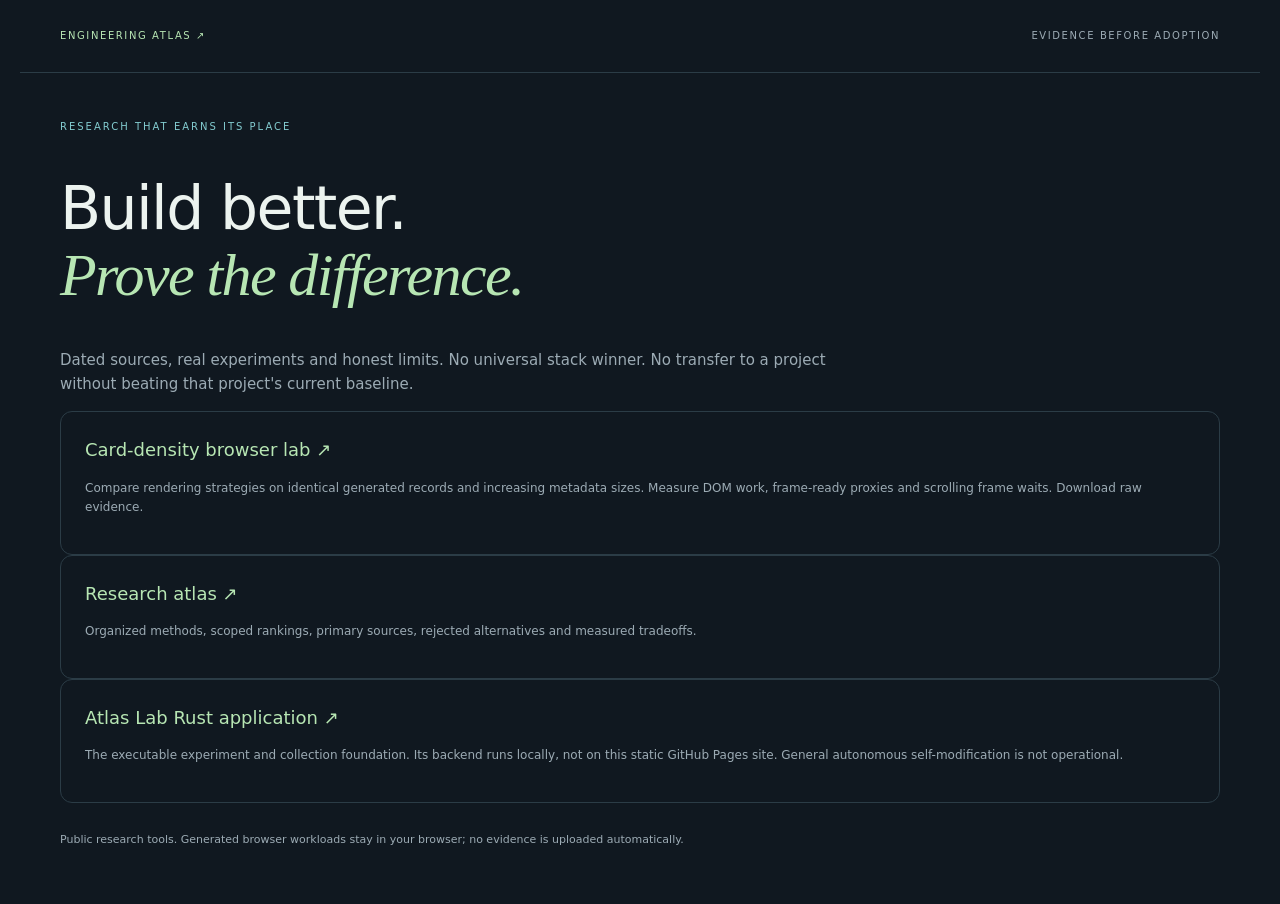
==== docs/index.html @ 268563bd "Add recoverable Rust jobs, local UI, card-density harness and durable storage evidence" ====
<!doctype html><html lang="en"><head><meta charset="utf-8"><meta name="viewport" content="width=device-width,initial-scale=1"><title>Engineering Atlas · Experiment laboratory</title><link rel="stylesheet" href="card-lab/lab.css"></head><body><header><a href="https://github.com/Herbertofury/Engineering-Atlas">ENGINEERING ATLAS ↗</a><span>EVIDENCE BEFORE ADOPTION</span></header><main><p class="eyebrow">RESEARCH THAT EARNS ITS PLACE</p><h1>Build better.<br><em>Prove the difference.</em></h1><p class="lead">Dated sources, real experiments and honest limits. No universal stack winner. No transfer to a project without beating that project's current baseline.</p><section class="results"><h2><a href="card-lab/">Card-density browser lab ↗</a></h2><p>Compare rendering strategies on identical generated records and increasing metadata sizes. Measure DOM work, frame-ready proxies and scrolling frame waits. Download raw evidence.</p></section><section class="results"><h2><a href="https://github.com/Herbertofury/Engineering-Atlas/wiki">Research atlas ↗</a></h2><p>Organized methods, scoped rankings, primary sources, rejected alternatives and measured tradeoffs.</p></section><section class="results"><h2><a href="https://github.com/Herbertofury/Engineering-Atlas/tree/main/apps/atlas-lab">Atlas Lab Rust application ↗</a></h2><p>The executable experiment and collection foundation. Its backend runs locally, not on this static GitHub Pages site. General autonomous self-modification is not operational.</p></section><footer>Public research tools. Generated browser workloads stay in your browser; no evidence is uploaded automatically.</footer></main></body></html>
---- docs/card-lab/lab.css ----
:root{color-scheme:dark;--bg:#101820;--line:#2b3c46;--text:#ecf3ef;--muted:#9cabb4;--green:#b7e6b3}*{box-sizing:border-box}body{margin:0;background:var(--bg);color:var(--text);font:14px/1.6 system-ui,sans-serif}header,main{max-width:1240px;margin:auto;padding:28px 40px}header{display:flex;justify-content:space-between;border-bottom:1px solid var(--line);font-size:10px;letter-spacing:1.6px;color:var(--muted)}a{color:var(--green);text-decoration:none}.eyebrow{color:#83ccd0;letter-spacing:2px;font-size:10px;margin-top:18px}h1{font-size:clamp(34px,4.8vw,60px);line-height:1.1;letter-spacing:-1.6px;font-weight:400}h1 em{font-family:Georgia,serif;color:var(--green)}.lead{max-width:770px;color:var(--muted);font-size:15px}.controls{display:flex;flex-wrap:wrap;gap:16px;align-items:end;margin-top:34px;padding:22px;border:1px solid var(--line);border-radius:12px;background:#18252e}label{display:grid;gap:7px;font-size:11px;color:var(--muted)}button,input,select{font:inherit;border-radius:6px;padding:10px 13px;border:1px solid #465b66;color:var(--text);background:#101b24}button{cursor:pointer;font-size:12px}button:disabled{opacity:.45;cursor:not-allowed}button:focus-visible,input:focus-visible,select:focus-visible{outline:2px solid var(--green);outline-offset:4px}#run{background:var(--green);color:#142519;border:0;font-weight:650}#status{color:var(--green);font-size:12px;margin:20px 0}.results{padding:24px;border:1px solid var(--line);border-radius:12px}h2{font-weight:500;font-size:18px;margin:0 0 14px}.results p,details{color:var(--muted);font-size:12px}details{margin-top:18px}pre{white-space:pre-wrap;overflow-wrap:anywhere;font-size:11px;max-height:300px;overflow:auto}#output:empty{display:none}.stage-header{display:flex;align-items:end;gap:15px;justify-content:space-between;margin:34px 0 15px}.stage-header h2{margin-right:auto}#viewport{height:600px;overflow:auto;overscroll-behavior:contain;border:1px solid var(--line);border-radius:12px;padding:16px;background:#0d151c}#cards{display:grid;grid-template-columns:repeat(3,minmax(0,1fr));gap:14px}.card{height:244px;border:1px solid #2c424e;border-radius:10px;background:linear-gradient(135deg,#1c3039,#14232c);padding:20px;overflow:hidden}.card .art{height:60px;border-radius:5px;background:linear-gradient(110deg,#345650,#213e54);margin-bottom:16px}.card h3{font-size:15px;margin:0 0 10px}.card .id{font-size:10px;color:var(--green);letter-spacing:1px}.card p{font-size:12px;color:var(--muted);margin:8px 0}.card .metadata{max-height:42px;overflow:auto;white-space:pre-wrap;overflow-wrap:anywhere;font:10px monospace;color:#a6b9bf;scrollbar-width:thin}.contained .card{content-visibility:auto;contain-intrinsic-size:auto 244px}dialog{color:var(--text);background:#172630;border:1px solid #64857f;border-radius:12px;width:min(700px,90vw);padding:28px}dialog::backdrop{background:#0009}footer{color:var(--muted);font-size:11px;margin:28px 0}@media(max-width:800px){header,main{padding:22px}header span{display:none}#cards{grid-template-columns:repeat(2,minmax(0,1fr))}.controls{gap:10px}.stage-header{flex-wrap:wrap}.stage-header h2{width:100%}}@media(max-width:480px){#cards{grid-template-columns:1fr}h1{font-size:36px}.controls label{flex:1}#viewport{height:540px}.stage-header label{flex:1}}
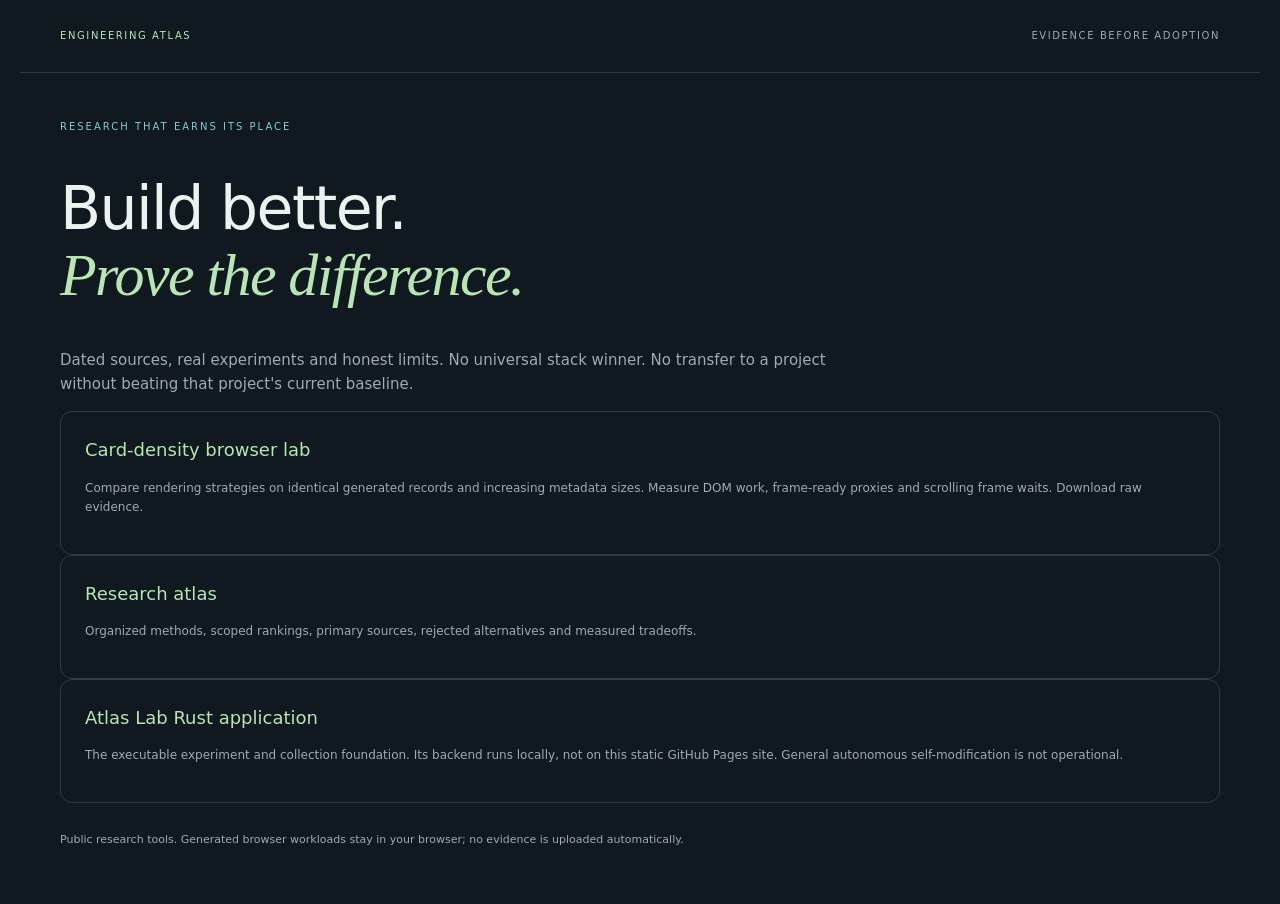
==== commit 218dc8e9: "Reject offscreen card measurements and preserve excluded evidence; retain unchanged UI cards" ====
--- a/docs/index.html
+++ b/docs/index.html
@@ -1 +1 @@
-<!doctype html><html lang="en"><head><meta charset="utf-8"><meta name="viewport" content="width=device-width,initial-scale=1"><title>Engineering Atlas · Experiment laboratory</title><link rel="stylesheet" href="card-lab/lab.css"></head><body><header><a href="https://github.com/Herbertofury/Engineering-Atlas">ENGINEERING ATLAS ↗</a><span>EVIDENCE BEFORE ADOPTION</span></header><main><p class="eyebrow">RESEARCH THAT EARNS ITS PLACE</p><h1>Build better.<br><em>Prove the difference.</em></h1><p class="lead">Dated sources, real experiments and honest limits. No universal stack winner. No transfer to a project without beating that project's current baseline.</p><section class="results"><h2><a href="card-lab/">Card-density browser lab ↗</a></h2><p>Compare rendering strategies on identical generated records and increasing metadata sizes. Measure DOM work, frame-ready proxies and scrolling frame waits. Download raw evidence.</p></section><section class="results"><h2><a href="https://github.com/Herbertofury/Engineering-Atlas/wiki">Research atlas ↗</a></h2><p>Organized methods, scoped rankings, primary sources, rejected alternatives and measured tradeoffs.</p></section><section class="results"><h2><a href="https://github.com/Herbertofury/Engineering-Atlas/tree/main/apps/atlas-lab">Atlas Lab Rust application ↗</a></h2><p>The executable experiment and collection foundation. Its backend runs locally, not on this static GitHub Pages site. General autonomous self-modification is not operational.</p></section><footer>Public research tools. Generated browser workloads stay in your browser; no evidence is uploaded automatically.</footer></main></body></html>
+<!doctype html><html lang="en"><head><meta charset="utf-8"><meta name="viewport" content="width=device-width,initial-scale=1"><title>Engineering Atlas · Experiment laboratory</title><link rel="stylesheet" href="card-lab/lab.css"></head><body><header><a href="https://github.com/Herbertofury/Engineering-Atlas">ENGINEERING ATLAS</a><span>EVIDENCE BEFORE ADOPTION</span></header><main><p class="eyebrow">RESEARCH THAT EARNS ITS PLACE</p><h1>Build better.<br><em>Prove the difference.</em></h1><p class="lead">Dated sources, real experiments and honest limits. No universal stack winner. No transfer to a project without beating that project's current baseline.</p><section class="results"><h2><a href="card-lab/">Card-density browser lab</a></h2><p>Compare rendering strategies on identical generated records and increasing metadata sizes. Measure DOM work, frame-ready proxies and scrolling frame waits. Download raw evidence.</p></section><section class="results"><h2><a href="https://github.com/Herbertofury/Engineering-Atlas/wiki">Research atlas</a></h2><p>Organized methods, scoped rankings, primary sources, rejected alternatives and measured tradeoffs.</p></section><section class="results"><h2><a href="https://github.com/Herbertofury/Engineering-Atlas/tree/main/apps/atlas-lab">Atlas Lab Rust application</a></h2><p>The executable experiment and collection foundation. Its backend runs locally, not on this static GitHub Pages site. General autonomous self-modification is not operational.</p></section><footer>Public research tools. Generated browser workloads stay in your browser; no evidence is uploaded automatically.</footer></main></body></html>
--- a/docs/card-lab/lab.css
+++ b/docs/card-lab/lab.css
@@ -1 +1 @@
-:root{color-scheme:dark;--bg:#101820;--line:#2b3c46;--text:#ecf3ef;--muted:#9cabb4;--green:#b7e6b3}*{box-sizing:border-box}body{margin:0;background:var(--bg);color:var(--text);font:14px/1.6 system-ui,sans-serif}header,main{max-width:1240px;margin:auto;padding:28px 40px}header{display:flex;justify-content:space-between;border-bottom:1px solid var(--line);font-size:10px;letter-spacing:1.6px;color:var(--muted)}a{color:var(--green);text-decoration:none}.eyebrow{color:#83ccd0;letter-spacing:2px;font-size:10px;margin-top:18px}h1{font-size:clamp(34px,4.8vw,60px);line-height:1.1;letter-spacing:-1.6px;font-weight:400}h1 em{font-family:Georgia,serif;color:var(--green)}.lead{max-width:770px;color:var(--muted);font-size:15px}.controls{display:flex;flex-wrap:wrap;gap:16px;align-items:end;margin-top:34px;padding:22px;border:1px solid var(--line);border-radius:12px;background:#18252e}label{display:grid;gap:7px;font-size:11px;color:var(--muted)}button,input,select{font:inherit;border-radius:6px;padding:10px 13px;border:1px solid #465b66;color:var(--text);background:#101b24}button{cursor:pointer;font-size:12px}button:disabled{opacity:.45;cursor:not-allowed}button:focus-visible,input:focus-visible,select:focus-visible{outline:2px solid var(--green);outline-offset:4px}#run{background:var(--green);color:#142519;border:0;font-weight:650}#status{color:var(--green);font-size:12px;margin:20px 0}.results{padding:24px;border:1px solid var(--line);border-radius:12px}h2{font-weight:500;font-size:18px;margin:0 0 14px}.results p,details{color:var(--muted);font-size:12px}details{margin-top:18px}pre{white-space:pre-wrap;overflow-wrap:anywhere;font-size:11px;max-height:300px;overflow:auto}#output:empty{display:none}.stage-header{display:flex;align-items:end;gap:15px;justify-content:space-between;margin:34px 0 15px}.stage-header h2{margin-right:auto}#viewport{height:600px;overflow:auto;overscroll-behavior:contain;border:1px solid var(--line);border-radius:12px;padding:16px;background:#0d151c}#cards{display:grid;grid-template-columns:repeat(3,minmax(0,1fr));gap:14px}.card{height:244px;border:1px solid #2c424e;border-radius:10px;background:linear-gradient(135deg,#1c3039,#14232c);padding:20px;overflow:hidden}.card .art{height:60px;border-radius:5px;background:linear-gradient(110deg,#345650,#213e54);margin-bottom:16px}.card h3{font-size:15px;margin:0 0 10px}.card .id{font-size:10px;color:var(--green);letter-spacing:1px}.card p{font-size:12px;color:var(--muted);margin:8px 0}.card .metadata{max-height:42px;overflow:auto;white-space:pre-wrap;overflow-wrap:anywhere;font:10px monospace;color:#a6b9bf;scrollbar-width:thin}.contained .card{content-visibility:auto;contain-intrinsic-size:auto 244px}dialog{color:var(--text);background:#172630;border:1px solid #64857f;border-radius:12px;width:min(700px,90vw);padding:28px}dialog::backdrop{background:#0009}footer{color:var(--muted);font-size:11px;margin:28px 0}@media(max-width:800px){header,main{padding:22px}header span{display:none}#cards{grid-template-columns:repeat(2,minmax(0,1fr))}.controls{gap:10px}.stage-header{flex-wrap:wrap}.stage-header h2{width:100%}}@media(max-width:480px){#cards{grid-template-columns:1fr}h1{font-size:36px}.controls label{flex:1}#viewport{height:540px}.stage-header label{flex:1}}
+:root{color-scheme:dark;--bg:#101820;--line:#2b3c46;--text:#ecf3ef;--muted:#9cabb4;--green:#b7e6b3}*{box-sizing:border-box}body{margin:0;background:var(--bg);color:var(--text);font:14px/1.6 system-ui,sans-serif}header,main{max-width:1240px;margin:auto;padding:28px 40px}header{display:flex;justify-content:space-between;border-bottom:1px solid var(--line);font-size:10px;letter-spacing:1.6px;color:var(--muted)}a{color:var(--green);text-decoration:none}.eyebrow{color:#83ccd0;letter-spacing:2px;font-size:10px;margin-top:18px}h1{font-size:clamp(34px,4.8vw,60px);line-height:1.1;letter-spacing:-1.6px;font-weight:400}h1 em{font-family:Georgia,serif;color:var(--green)}.lead{max-width:770px;color:var(--muted);font-size:15px}.controls{display:flex;flex-wrap:wrap;gap:16px;align-items:end;margin-top:34px;padding:22px;border:1px solid var(--line);border-radius:12px;background:#18252e}label{display:grid;gap:7px;font-size:11px;color:var(--muted)}button,input,select{font:inherit;border-radius:6px;padding:10px 13px;border:1px solid #465b66;color:var(--text);background:#101b24}button{cursor:pointer;font-size:12px}button:disabled{opacity:.45;cursor:not-allowed}button:focus-visible,input:focus-visible,select:focus-visible{outline:2px solid var(--green);outline-offset:4px}#run{background:var(--green);color:#142519;border:0;font-weight:650}#status{color:var(--green);font-size:12px;margin:20px 0}.results{padding:24px;border:1px solid var(--line);border-radius:12px}h2{font-weight:500;font-size:18px;margin:0 0 14px}.results p,details{color:var(--muted);font-size:12px}details{margin-top:18px}pre{white-space:pre-wrap;overflow-wrap:anywhere;font-size:11px;max-height:300px;overflow:auto}#output:empty{display:none}.stage-header{display:flex;align-items:end;gap:15px;justify-content:space-between;margin:34px 0 15px}.stage-header h2{margin-right:auto}#viewport{height:600px;max-height:calc(100vh - 100px);overflow:auto;overscroll-behavior:contain;border:1px solid var(--line);border-radius:12px;padding:16px;background:#0d151c}#cards{display:grid;grid-template-columns:repeat(3,minmax(0,1fr));gap:14px}.card{height:244px;border:1px solid #2c424e;border-radius:10px;background:linear-gradient(135deg,#1c3039,#14232c);padding:20px;overflow:hidden}.card .art{height:60px;border-radius:5px;background:linear-gradient(110deg,#345650,#213e54);margin-bottom:16px}.card h3{font-size:15px;margin:0 0 10px}.card .id{font-size:10px;color:var(--green);letter-spacing:1px}.card p{font-size:12px;color:var(--muted);margin:8px 0}.card .metadata{max-height:42px;overflow:auto;white-space:pre-wrap;overflow-wrap:anywhere;font:10px monospace;color:#a6b9bf;scrollbar-width:thin}.contained .card{content-visibility:auto;contain-intrinsic-size:auto 244px}dialog{color:var(--text);background:#172630;border:1px solid #64857f;border-radius:12px;width:min(700px,90vw);padding:28px}dialog::backdrop{background:#0009}footer{color:var(--muted);font-size:11px;margin:28px 0}@media(max-width:800px){header,main{padding:22px}header span{display:none}#cards{grid-template-columns:repeat(2,minmax(0,1fr))}.controls{gap:10px}.stage-header{flex-wrap:wrap}.stage-header h2{width:100%}}@media(max-width:480px){#cards{grid-template-columns:1fr}h1{font-size:36px}.controls label{flex:1}#viewport{height:540px}.stage-header label{flex:1}}
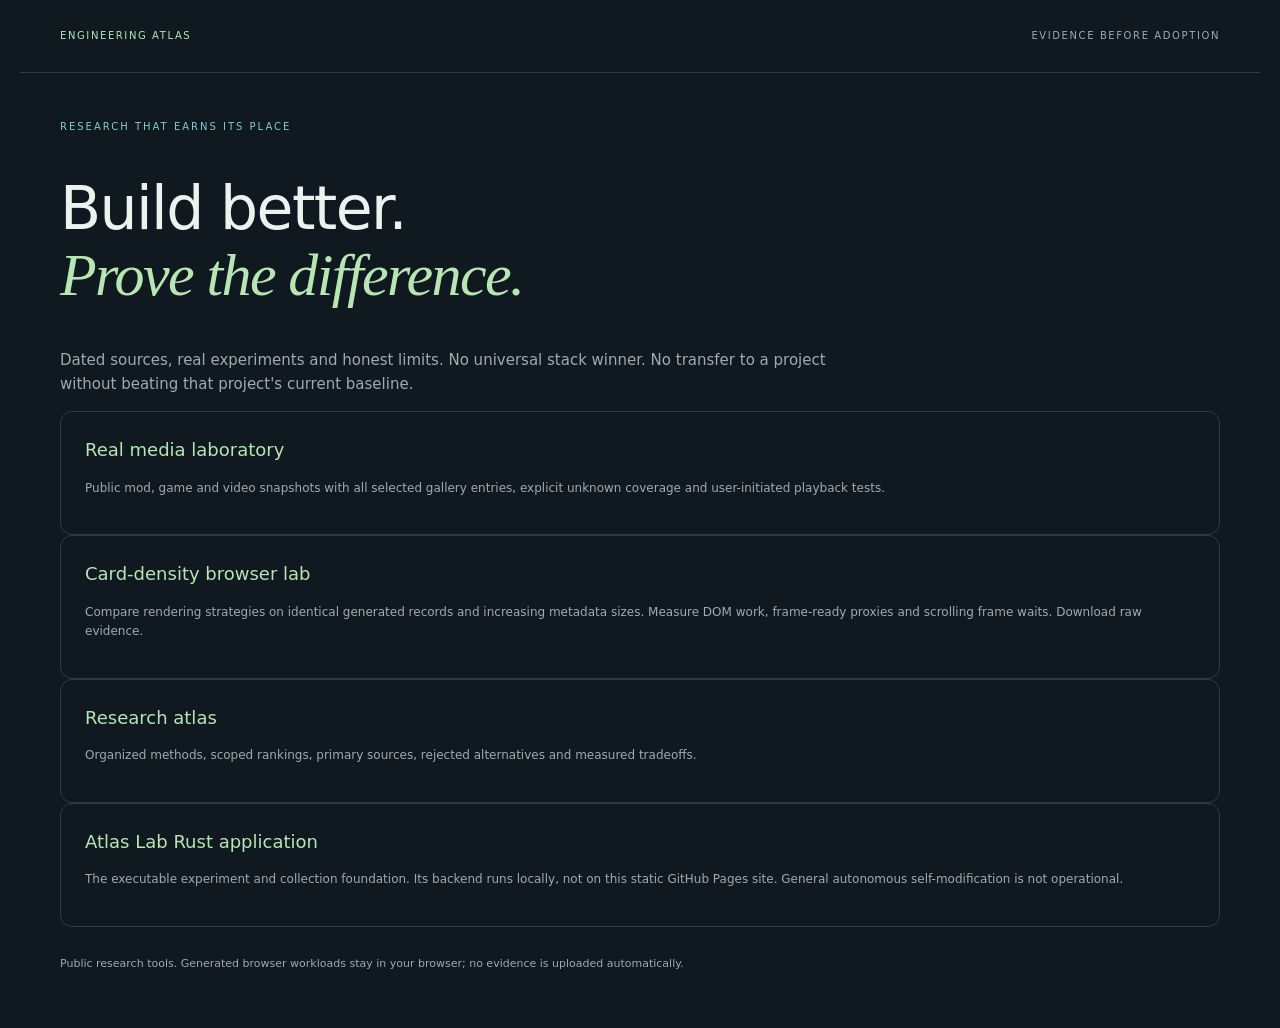
==== commit 29d38799: "Add real public-media workbench with lazy pinned playback and complete gallery projection" ====
--- a/docs/index.html
+++ b/docs/index.html
@@ -1 +1 @@
-<!doctype html><html lang="en"><head><meta charset="utf-8"><meta name="viewport" content="width=device-width,initial-scale=1"><title>Engineering Atlas · Experiment laboratory</title><link rel="stylesheet" href="card-lab/lab.css"></head><body><header><a href="https://github.com/Herbertofury/Engineering-Atlas">ENGINEERING ATLAS</a><span>EVIDENCE BEFORE ADOPTION</span></header><main><p class="eyebrow">RESEARCH THAT EARNS ITS PLACE</p><h1>Build better.<br><em>Prove the difference.</em></h1><p class="lead">Dated sources, real experiments and honest limits. No universal stack winner. No transfer to a project without beating that project's current baseline.</p><section class="results"><h2><a href="card-lab/">Card-density browser lab</a></h2><p>Compare rendering strategies on identical generated records and increasing metadata sizes. Measure DOM work, frame-ready proxies and scrolling frame waits. Download raw evidence.</p></section><section class="results"><h2><a href="https://github.com/Herbertofury/Engineering-Atlas/wiki">Research atlas</a></h2><p>Organized methods, scoped rankings, primary sources, rejected alternatives and measured tradeoffs.</p></section><section class="results"><h2><a href="https://github.com/Herbertofury/Engineering-Atlas/tree/main/apps/atlas-lab">Atlas Lab Rust application</a></h2><p>The executable experiment and collection foundation. Its backend runs locally, not on this static GitHub Pages site. General autonomous self-modification is not operational.</p></section><footer>Public research tools. Generated browser workloads stay in your browser; no evidence is uploaded automatically.</footer></main></body></html>
+<!doctype html><html lang="en"><head><meta charset="utf-8"><meta name="viewport" content="width=device-width,initial-scale=1"><title>Engineering Atlas · Experiment laboratory</title><link rel="stylesheet" href="card-lab/lab.css"></head><body><header><a href="https://github.com/Herbertofury/Engineering-Atlas">ENGINEERING ATLAS</a><span>EVIDENCE BEFORE ADOPTION</span></header><main><p class="eyebrow">RESEARCH THAT EARNS ITS PLACE</p><h1>Build better.<br><em>Prove the difference.</em></h1><p class="lead">Dated sources, real experiments and honest limits. No universal stack winner. No transfer to a project without beating that project's current baseline.</p><section class="results"><h2><a href="media-lab/">Real media laboratory</a></h2><p>Public mod, game and video snapshots with all selected gallery entries, explicit unknown coverage and user-initiated playback tests.</p></section><section class="results"><h2><a href="card-lab/">Card-density browser lab</a></h2><p>Compare rendering strategies on identical generated records and increasing metadata sizes. Measure DOM work, frame-ready proxies and scrolling frame waits. Download raw evidence.</p></section><section class="results"><h2><a href="https://github.com/Herbertofury/Engineering-Atlas/wiki">Research atlas</a></h2><p>Organized methods, scoped rankings, primary sources, rejected alternatives and measured tradeoffs.</p></section><section class="results"><h2><a href="https://github.com/Herbertofury/Engineering-Atlas/tree/main/apps/atlas-lab">Atlas Lab Rust application</a></h2><p>The executable experiment and collection foundation. Its backend runs locally, not on this static GitHub Pages site. General autonomous self-modification is not operational.</p></section><footer>Public research tools. Generated browser workloads stay in your browser; no evidence is uploaded automatically.</footer></main></body></html>
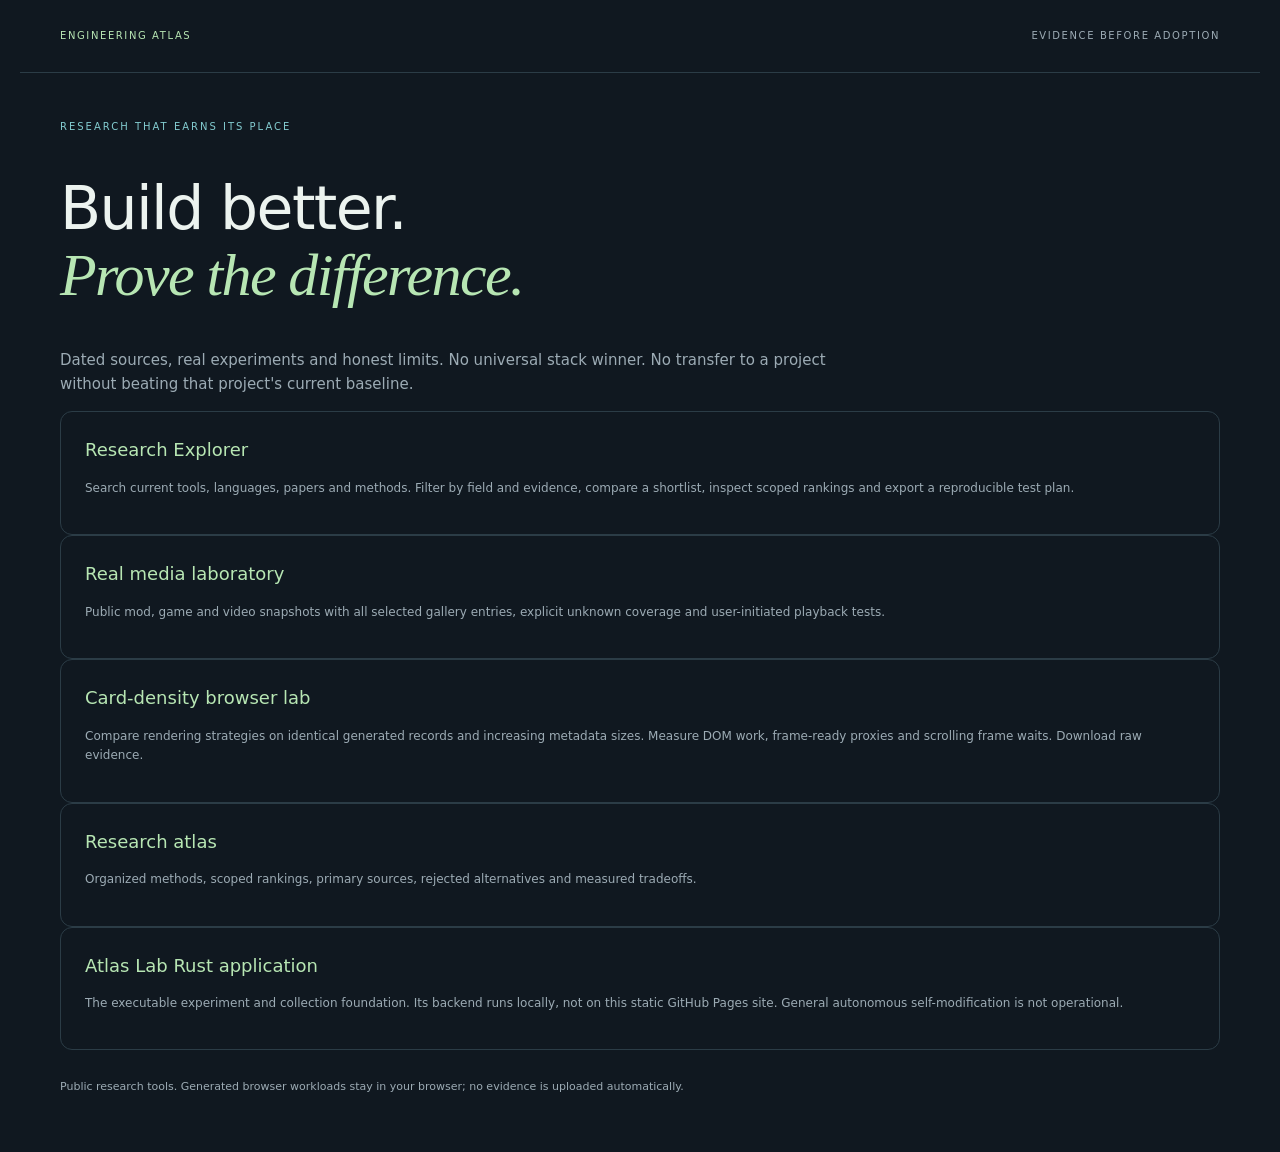
==== commit 2f9c8857: "Add sourced 2026 Research Explorer, scoped rankings and experiment queue" ====
--- a/docs/index.html
+++ b/docs/index.html
@@ -1 +1 @@
-<!doctype html><html lang="en"><head><meta charset="utf-8"><meta name="viewport" content="width=device-width,initial-scale=1"><title>Engineering Atlas · Experiment laboratory</title><link rel="stylesheet" href="card-lab/lab.css"></head><body><header><a href="https://github.com/Herbertofury/Engineering-Atlas">ENGINEERING ATLAS</a><span>EVIDENCE BEFORE ADOPTION</span></header><main><p class="eyebrow">RESEARCH THAT EARNS ITS PLACE</p><h1>Build better.<br><em>Prove the difference.</em></h1><p class="lead">Dated sources, real experiments and honest limits. No universal stack winner. No transfer to a project without beating that project's current baseline.</p><section class="results"><h2><a href="media-lab/">Real media laboratory</a></h2><p>Public mod, game and video snapshots with all selected gallery entries, explicit unknown coverage and user-initiated playback tests.</p></section><section class="results"><h2><a href="card-lab/">Card-density browser lab</a></h2><p>Compare rendering strategies on identical generated records and increasing metadata sizes. Measure DOM work, frame-ready proxies and scrolling frame waits. Download raw evidence.</p></section><section class="results"><h2><a href="https://github.com/Herbertofury/Engineering-Atlas/wiki">Research atlas</a></h2><p>Organized methods, scoped rankings, primary sources, rejected alternatives and measured tradeoffs.</p></section><section class="results"><h2><a href="https://github.com/Herbertofury/Engineering-Atlas/tree/main/apps/atlas-lab">Atlas Lab Rust application</a></h2><p>The executable experiment and collection foundation. Its backend runs locally, not on this static GitHub Pages site. General autonomous self-modification is not operational.</p></section><footer>Public research tools. Generated browser workloads stay in your browser; no evidence is uploaded automatically.</footer></main></body></html>
+<!doctype html><html lang="en"><head><meta charset="utf-8"><meta name="viewport" content="width=device-width,initial-scale=1"><title>Engineering Atlas · Experiment laboratory</title><link rel="stylesheet" href="card-lab/lab.css"></head><body><header><a href="https://github.com/Herbertofury/Engineering-Atlas">ENGINEERING ATLAS</a><span>EVIDENCE BEFORE ADOPTION</span></header><main><p class="eyebrow">RESEARCH THAT EARNS ITS PLACE</p><h1>Build better.<br><em>Prove the difference.</em></h1><p class="lead">Dated sources, real experiments and honest limits. No universal stack winner. No transfer to a project without beating that project's current baseline.</p><section class="results"><h2><a href="explorer/">Research Explorer</a></h2><p>Search current tools, languages, papers and methods. Filter by field and evidence, compare a shortlist, inspect scoped rankings and export a reproducible test plan.</p></section><section class="results"><h2><a href="media-lab/">Real media laboratory</a></h2><p>Public mod, game and video snapshots with all selected gallery entries, explicit unknown coverage and user-initiated playback tests.</p></section><section class="results"><h2><a href="card-lab/">Card-density browser lab</a></h2><p>Compare rendering strategies on identical generated records and increasing metadata sizes. Measure DOM work, frame-ready proxies and scrolling frame waits. Download raw evidence.</p></section><section class="results"><h2><a href="https://github.com/Herbertofury/Engineering-Atlas/wiki">Research atlas</a></h2><p>Organized methods, scoped rankings, primary sources, rejected alternatives and measured tradeoffs.</p></section><section class="results"><h2><a href="https://github.com/Herbertofury/Engineering-Atlas/tree/main/apps/atlas-lab">Atlas Lab Rust application</a></h2><p>The executable experiment and collection foundation. Its backend runs locally, not on this static GitHub Pages site. General autonomous self-modification is not operational.</p></section><footer>Public research tools. Generated browser workloads stay in your browser; no evidence is uploaded automatically.</footer></main></body></html>
--- a/docs/card-lab/lab.css
+++ b/docs/card-lab/lab.css
@@ -1 +1,5 @@
 :root{color-scheme:dark;--bg:#101820;--line:#2b3c46;--text:#ecf3ef;--muted:#9cabb4;--green:#b7e6b3}*{box-sizing:border-box}body{margin:0;background:var(--bg);color:var(--text);font:14px/1.6 system-ui,sans-serif}header,main{max-width:1240px;margin:auto;padding:28px 40px}header{display:flex;justify-content:space-between;border-bottom:1px solid var(--line);font-size:10px;letter-spacing:1.6px;color:var(--muted)}a{color:var(--green);text-decoration:none}.eyebrow{color:#83ccd0;letter-spacing:2px;font-size:10px;margin-top:18px}h1{font-size:clamp(34px,4.8vw,60px);line-height:1.1;letter-spacing:-1.6px;font-weight:400}h1 em{font-family:Georgia,serif;color:var(--green)}.lead{max-width:770px;color:var(--muted);font-size:15px}.controls{display:flex;flex-wrap:wrap;gap:16px;align-items:end;margin-top:34px;padding:22px;border:1px solid var(--line);border-radius:12px;background:#18252e}label{display:grid;gap:7px;font-size:11px;color:var(--muted)}button,input,select{font:inherit;border-radius:6px;padding:10px 13px;border:1px solid #465b66;color:var(--text);background:#101b24}button{cursor:pointer;font-size:12px}button:disabled{opacity:.45;cursor:not-allowed}button:focus-visible,input:focus-visible,select:focus-visible{outline:2px solid var(--green);outline-offset:4px}#run{background:var(--green);color:#142519;border:0;font-weight:650}#status{color:var(--green);font-size:12px;margin:20px 0}.results{padding:24px;border:1px solid var(--line);border-radius:12px}h2{font-weight:500;font-size:18px;margin:0 0 14px}.results p,details{color:var(--muted);font-size:12px}details{margin-top:18px}pre{white-space:pre-wrap;overflow-wrap:anywhere;font-size:11px;max-height:300px;overflow:auto}#output:empty{display:none}.stage-header{display:flex;align-items:end;gap:15px;justify-content:space-between;margin:34px 0 15px}.stage-header h2{margin-right:auto}#viewport{height:600px;max-height:calc(100vh - 100px);overflow:auto;overscroll-behavior:contain;border:1px solid var(--line);border-radius:12px;padding:16px;background:#0d151c}#cards{display:grid;grid-template-columns:repeat(3,minmax(0,1fr));gap:14px}.card{height:244px;border:1px solid #2c424e;border-radius:10px;background:linear-gradient(135deg,#1c3039,#14232c);padding:20px;overflow:hidden}.card .art{height:60px;border-radius:5px;background:linear-gradient(110deg,#345650,#213e54);margin-bottom:16px}.card h3{font-size:15px;margin:0 0 10px}.card .id{font-size:10px;color:var(--green);letter-spacing:1px}.card p{font-size:12px;color:var(--muted);margin:8px 0}.card .metadata{max-height:42px;overflow:auto;white-space:pre-wrap;overflow-wrap:anywhere;font:10px monospace;color:#a6b9bf;scrollbar-width:thin}.contained .card{content-visibility:auto;contain-intrinsic-size:auto 244px}dialog{color:var(--text);background:#172630;border:1px solid #64857f;border-radius:12px;width:min(700px,90vw);padding:28px}dialog::backdrop{background:#0009}footer{color:var(--muted);font-size:11px;margin:28px 0}@media(max-width:800px){header,main{padding:22px}header span{display:none}#cards{grid-template-columns:repeat(2,minmax(0,1fr))}.controls{gap:10px}.stage-header{flex-wrap:wrap}.stage-header h2{width:100%}}@media(max-width:480px){#cards{grid-template-columns:1fr}h1{font-size:36px}.controls label{flex:1}#viewport{height:540px}.stage-header label{flex:1}}
+
+#cards.grouped{grid-template-columns:1fr}.card-group{display:grid;grid-template-columns:repeat(3,minmax(0,1fr));gap:14px;content-visibility:auto;contain-intrinsic-size:auto var(--group-height)}@media(max-width:800px){.card-group{grid-template-columns:repeat(2,minmax(0,1fr))}}@media(max-width:480px){.card-group{grid-template-columns:1fr}}
+
+.metadata-contained .metadata{content-visibility:auto;contain-intrinsic-size:auto 42px}
